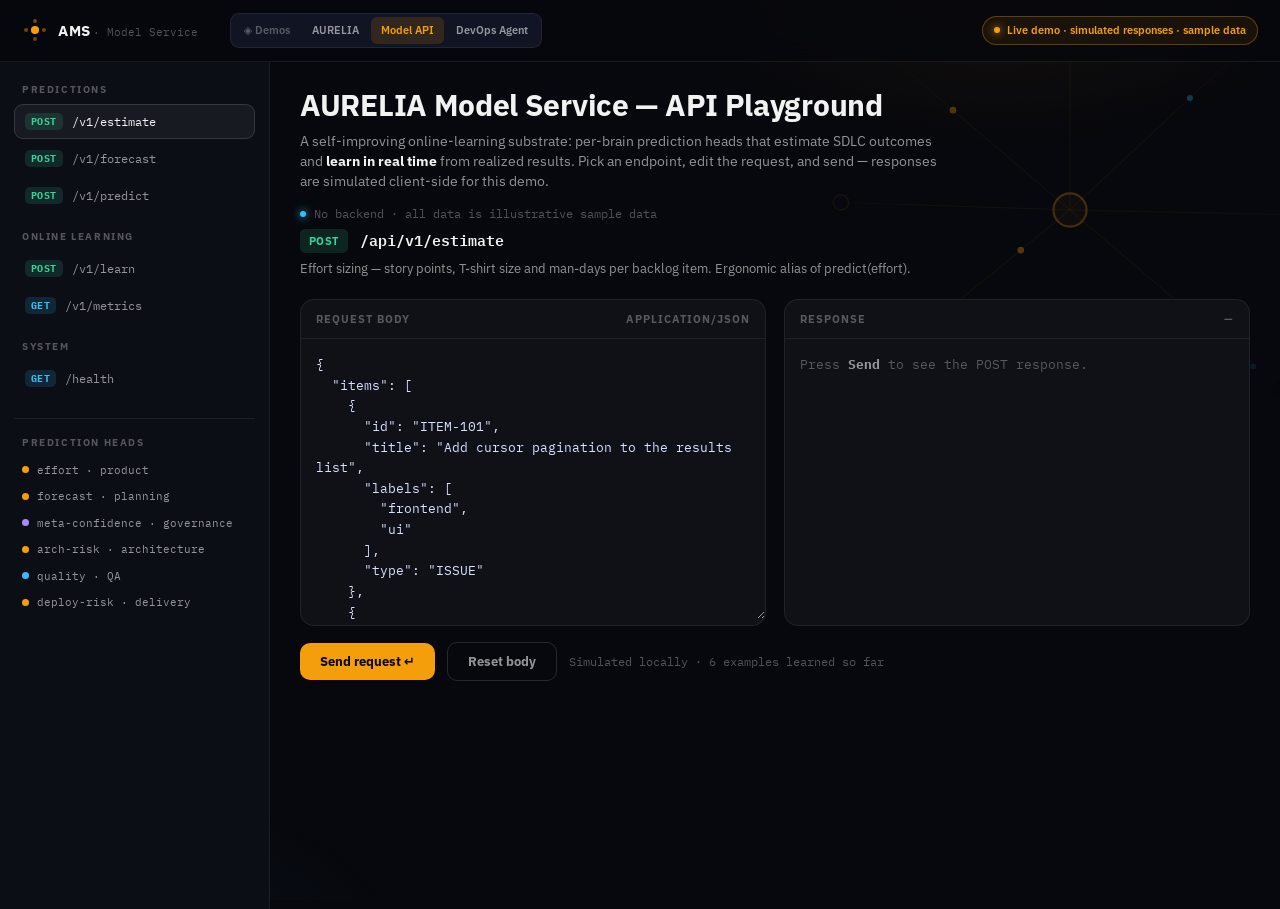
==== ams/index.html @ 434812c2 "AURELIA demo — landing page and three live consoles Compiled output only, published from the private" ====
<!DOCTYPE html>
<html lang="en">
<head>
<meta charset="UTF-8" />
<meta name="viewport" content="width=device-width, initial-scale=1.0" />
<title>AURELIA Model Service — API Playground</title>

<!-- ── Social / SEO metadata ──────────────────────── -->
<meta property="og:type"         content="website">
<meta property="og:site_name"    content="AURELIA">
<meta property="og:url"          content="https://miorfaridhal.github.io/aurelia-demo/ams/">
<meta property="og:title"        content="AURELIA — Model Service, Online Learning">
<meta property="og:description"  content="Prediction heads for effort, delivery, architecture risk and deploy risk — that learn from what actually happened. A closed feedback loop, not a one-shot estimate.">
<meta property="og:image"        content="https://miorfaridhal.github.io/aurelia-demo/aurelia-og-ams.png">
<meta property="og:image:width"  content="1200">
<meta property="og:image:height" content="630">
<meta property="og:image:alt"    content="AURELIA model service API playground">

<meta name="twitter:card"        content="summary_large_image">
<meta name="twitter:title"       content="AURELIA — Model Service, Online Learning">
<meta name="twitter:description" content="Prediction heads for effort, delivery, architecture risk and deploy risk — that learn from what actually happened. A closed feedback loop, not a one-shot estimate.">
<meta name="twitter:image"       content="https://miorfaridhal.github.io/aurelia-demo/aurelia-og-ams.png">
<link rel="icon" type="image/svg+xml" href="data:image/svg+xml,%3Csvg xmlns='http://www.w3.org/2000/svg' viewBox='0 0 32 32'%3E%3Crect width='32' height='32' rx='7' fill='%2307080d'/%3E%3Ccircle cx='16' cy='16' r='5' fill='%23f59e0b'/%3E%3Ccircle cx='16' cy='5' r='2.4' fill='%23f59e0b' opacity='.45'/%3E%3Ccircle cx='16' cy='27' r='2.4' fill='%23f59e0b' opacity='.45'/%3E%3Ccircle cx='5' cy='16' r='2.4' fill='%23f59e0b' opacity='.45'/%3E%3Ccircle cx='27' cy='16' r='2.4' fill='%23f59e0b' opacity='.45'/%3E%3C/svg%3E" />
<link rel="preconnect" href="https://fonts.googleapis.com">
<link rel="preconnect" href="https://fonts.gstatic.com" crossorigin>
<link href="https://fonts.googleapis.com/css2?family=IBM+Plex+Sans:ital,wght@0,300;0,400;0,500;0,600;0,700;1,300;1,400&family=IBM+Plex+Mono:wght@400;500;600&display=swap" rel="stylesheet">
<style>
  *,*::before,*::after{box-sizing:border-box;margin:0;padding:0}
  :root{
    --bg:#07080d; --bg2:#0c0e16; --bg3:#111422; --panel:#0f1117;
    --border:rgba(255,255,255,.07); --border2:rgba(255,255,255,.13);
    --t1:rgba(255,255,255,.95); --t2:rgba(255,255,255,.56); --t3:rgba(255,255,255,.3);
    --amber:#f59e0b; --blue:#38bdf8; --teal:#2dd4bf; --violet:#a78bfa; --coral:#fb7185; --emerald:#34d399;
    --mono:'IBM Plex Mono',ui-monospace,monospace; --sans:'IBM Plex Sans',system-ui,sans-serif; --disp:'IBM Plex Sans',var(--sans);
  }
  html{scroll-behavior:smooth}
  body{background:var(--bg);color:var(--t1);font-family:var(--sans);line-height:1.5;overflow-x:hidden}
  body::before{content:'';position:fixed;inset:0;pointer-events:none;z-index:0;
    background:radial-gradient(600px 340px at 78% -6%,rgba(245,158,11,.08),transparent 60%),radial-gradient(520px 320px at 8% 108%,rgba(56,189,248,.07),transparent 60%)}
  a{color:inherit}
  ::-webkit-scrollbar{width:9px;height:9px}::-webkit-scrollbar-thumb{background:rgba(255,255,255,.1);border-radius:9px}::-webkit-scrollbar-track{background:transparent}

  /* ── Top bar ── */
  header{position:sticky;top:0;z-index:20;display:flex;align-items:center;gap:14px;
    padding:13px 22px;border-bottom:1px solid var(--border);background:rgba(7,8,13,.82);backdrop-filter:blur(12px)}
  .logo{display:flex;align-items:center;gap:10px;flex-shrink:0}
  .logo svg{width:26px;height:26px}
  .logo b{font-family:var(--disp);font-weight:800;letter-spacing:.04em;font-size:15px}
  .logo span{font-size:11px;color:var(--t3);font-family:var(--mono);margin-left:2px}
  .badge-demo{margin-left:auto;display:flex;align-items:center;gap:7px;font-size:11px;font-weight:600;color:var(--amber);
    border:1px solid rgba(245,158,11,.32);background:rgba(245,158,11,.08);padding:5px 11px;border-radius:999px}
  .dot{width:6px;height:6px;border-radius:50%;background:var(--amber);box-shadow:0 0 8px var(--amber)}
  .ghlink{font-size:11px;color:var(--t2);font-family:var(--mono);text-decoration:none;border:1px solid var(--border);padding:5px 11px;border-radius:8px;transition:.15s}
  .ghlink:hover{color:var(--t1);border-color:var(--border2)}
  .switcher{display:flex;align-items:center;gap:2px;margin-left:18px;background:var(--bg3);border:1px solid var(--border);border-radius:9px;padding:3px}
  .switcher a{font-size:11px;color:var(--t2);text-decoration:none;padding:5px 10px;border-radius:6px;font-weight:600;transition:.14s;white-space:nowrap}
  .switcher a:hover{color:var(--t1);background:rgba(255,255,255,.05)}
  .switcher a.cur{background:rgba(245,158,11,.14);color:var(--amber)}
  .switcher a.home{color:var(--t3)}
  @media(max-width:820px){.switcher{display:none}}

  /* ── Layout ── */
  .wrap{position:relative;z-index:1;display:grid;grid-template-columns:270px 1fr;gap:0;min-height:calc(100vh - 53px)}
  aside{border-right:1px solid var(--border);padding:20px 14px;background:var(--bg2);position:sticky;top:53px;height:calc(100vh - 53px);overflow-y:auto}
  .hero{padding:26px 30px 6px}
  .hero h1{font-family:var(--disp);font-weight:800;font-size:clamp(21px,3vw,30px);letter-spacing:-.01em;line-height:1.1}
  .hero p{color:var(--t2);font-size:13.5px;max-width:640px;margin-top:10px}
  .hero .note{margin-top:14px;font-size:11.5px;color:var(--t3);font-family:var(--mono);display:flex;align-items:center;gap:8px}
  main{padding:0 30px 60px}

  .navgroup{font-size:10px;letter-spacing:.16em;text-transform:uppercase;color:var(--t3);font-weight:700;margin:16px 8px 7px}
  .navgroup:first-child{margin-top:0}
  .navitem{display:flex;align-items:center;gap:9px;width:100%;text-align:left;border:1px solid transparent;background:none;color:var(--t2);
    padding:8px 10px;border-radius:9px;cursor:pointer;font-family:var(--mono);font-size:12px;transition:.14s;margin-bottom:2px}
  .navitem:hover{background:rgba(255,255,255,.03);color:var(--t1)}
  .navitem.active{background:rgba(255,255,255,.05);border-color:var(--border2);color:var(--t1)}
  .m{font-weight:700;font-size:9.5px;padding:2px 6px;border-radius:5px;letter-spacing:.04em}
  .m.post{background:rgba(52,211,153,.14);color:var(--emerald)}
  .m.get{background:rgba(56,189,248,.14);color:var(--blue)}

  .heads{margin-top:22px;padding-top:16px;border-top:1px solid var(--border)}
  .head-chip{display:flex;align-items:center;gap:8px;font-size:11px;color:var(--t2);padding:5px 8px;font-family:var(--mono)}
  .head-chip i{width:7px;height:7px;border-radius:50%;flex-shrink:0}

  /* ── Endpoint panel ── */
  .ep-head{display:flex;align-items:center;gap:12px;flex-wrap:wrap;margin-bottom:6px}
  .ep-path{font-family:var(--mono);font-size:15px;font-weight:600;color:var(--t1)}
  .ep-desc{color:var(--t2);font-size:13px;margin-bottom:20px;max-width:680px}
  .cols{display:grid;grid-template-columns:1fr 1fr;gap:18px}
  @media(max-width:1080px){.wrap{grid-template-columns:1fr}aside{display:none}.cols{grid-template-columns:1fr}}
  .card{background:var(--panel);border:1px solid var(--border);border-radius:14px;overflow:hidden}
  .card-h{display:flex;align-items:center;justify-content:space-between;padding:11px 15px;border-bottom:1px solid var(--border);font-size:11px;font-weight:700;letter-spacing:.09em;text-transform:uppercase;color:var(--t3)}
  textarea{width:100%;min-height:280px;resize:vertical;border:none;background:transparent;color:#d6e2ff;
    font-family:var(--mono);font-size:12.5px;line-height:1.65;padding:15px;outline:none;tab-size:2}
  .out{min-height:280px;padding:15px;font-family:var(--mono);font-size:12.5px;line-height:1.65;white-space:pre-wrap;word-break:break-word;overflow:auto;max-height:560px}
  .btn{display:inline-flex;align-items:center;gap:8px;background:var(--amber);color:#07080d;border:none;font-family:var(--sans);
    font-weight:700;font-size:13px;padding:10px 20px;border-radius:10px;cursor:pointer;transition:.15s}
  .btn:hover{transform:translateY(-1px);box-shadow:0 10px 30px rgba(245,158,11,.25)}
  .btn:active{transform:translateY(0)}
  .btn.ghost{background:transparent;border:1px solid var(--border2);color:var(--t2)}
  .btn.ghost:hover{color:var(--t1);box-shadow:none}
  .actions{display:flex;align-items:center;gap:12px;margin:16px 0 4px}
  .status{font-family:var(--mono);font-size:11.5px;color:var(--t3)}
  .status b{color:var(--emerald)}
  .k{color:var(--blue)} .s{color:var(--emerald)} .n{color:var(--amber)} .bool{color:var(--violet)} .nul{color:var(--coral)}

  /* metrics */
  .metrics-grid{display:grid;grid-template-columns:repeat(auto-fill,minmax(190px,1fr));gap:12px;margin-top:4px}
  .mcard{background:var(--panel);border:1px solid var(--border);border-radius:12px;padding:14px}
  .mcard .top{display:flex;align-items:center;gap:8px;margin-bottom:10px}
  .mcard .top b{font-family:var(--mono);font-size:12px}
  .mcard .top i{width:8px;height:8px;border-radius:50%}
  .mrow{display:flex;justify-content:space-between;font-size:11.5px;color:var(--t2);font-family:var(--mono);margin:3px 0}
  .mrow span:last-child{color:var(--t1);font-weight:600}
  .spark{display:flex;align-items:flex-end;gap:2px;height:26px;margin-top:9px}
  .spark i{flex:1;background:linear-gradient(var(--blue),rgba(56,189,248,.15));border-radius:2px 2px 0 0;opacity:.85}
  .foot{margin-top:30px;padding-top:18px;border-top:1px solid var(--border);color:var(--t3);font-size:11.5px;font-family:var(--mono)}
</style>
</head>
<body>
<div class="hero-mesh" aria-hidden="true">
  <style>
    .hero-mesh{position:fixed;top:-70px;right:-70px;width:min(560px,46vw);height:560px;z-index:0;pointer-events:none;opacity:.32;
      -webkit-mask-image:radial-gradient(closest-side,#000 52%,transparent);mask-image:radial-gradient(closest-side,#000 52%,transparent)}
    @media(max-width:820px){.hero-mesh{opacity:.15;right:-170px}}
    .hero-mesh .hm-edge{stroke:rgba(245,158,11,.15);stroke-width:1;fill:none}
    .hero-mesh .hm-node{fill:#0b0d13;stroke:rgba(245,158,11,.55);stroke-width:1.3}
    .hero-mesh .hm-core{fill:rgba(245,158,11,.10);stroke:rgba(245,158,11,.78);stroke-width:1.7}
    .hero-mesh .hm-p{fill:#f59e0b}.hero-mesh .hm-pb{fill:#38bdf8}
    @keyframes hmnp{0%,100%{opacity:.4}50%{opacity:1}}
    .hero-mesh .hm-node{animation:hmnp 3.2s ease-in-out infinite}
    .hero-mesh .n2{animation-delay:.4s}.hero-mesh .n3{animation-delay:.8s}.hero-mesh .n4{animation-delay:1.2s}
    .hero-mesh .n5{animation-delay:1.6s}.hero-mesh .n6{animation-delay:2s}.hero-mesh .n7{animation-delay:2.4s}
    @keyframes hmcore{0%,100%{opacity:.75;stroke-width:1.7}50%{opacity:1;stroke-width:2.3}}
    .hero-mesh .hm-core{animation:hmcore 2.6s ease-in-out infinite}
    @media(prefers-reduced-motion:reduce){.hero-mesh *{animation:none!important}.hero-mesh .hm-p,.hero-mesh .hm-pb{display:none}}
  </style>
  <svg viewBox="0 0 440 440" xmlns="http://www.w3.org/2000/svg">
    <path class="hm-edge" id="hm1" d="M220 220 L70 92"/><path class="hm-edge" id="hm2" d="M220 220 L372 78"/>
    <path class="hm-edge" id="hm3" d="M220 220 L58 352"/><path class="hm-edge" id="hm4" d="M220 220 L384 360"/>
    <path class="hm-edge" id="hm5" d="M220 220 L220 46"/><path class="hm-edge" id="hm6" d="M220 220 L406 224"/>
    <path class="hm-edge" id="hm7" d="M220 220 L40 214"/>
    <circle class="hm-node n1" cx="70" cy="92" r="7"/><circle class="hm-node n2" cx="372" cy="78" r="7"/>
    <circle class="hm-node n3" cx="58" cy="352" r="7"/><circle class="hm-node n4" cx="384" cy="360" r="7"/>
    <circle class="hm-node n5" cx="220" cy="46" r="6"/><circle class="hm-node n6" cx="406" cy="224" r="6"/>
    <circle class="hm-node n7" cx="40" cy="214" r="6"/><circle class="hm-core" cx="220" cy="220" r="13"/>
    <circle class="hm-p" r="2.6"><animateMotion dur="2.8s" begin="0s" repeatCount="indefinite"><mpath href="#hm1"/></animateMotion></circle>
    <circle class="hm-pb" r="2.4"><animateMotion dur="3.2s" begin=".5s" repeatCount="indefinite" keyPoints="1;0" keyTimes="0;1" calcMode="linear"><mpath href="#hm2"/></animateMotion></circle>
    <circle class="hm-p" r="2.6"><animateMotion dur="3s" begin="1s" repeatCount="indefinite"><mpath href="#hm3"/></animateMotion></circle>
    <circle class="hm-pb" r="2.4"><animateMotion dur="2.6s" begin="1.4s" repeatCount="indefinite" keyPoints="1;0" keyTimes="0;1" calcMode="linear"><mpath href="#hm4"/></animateMotion></circle>
    <circle class="hm-p" r="2.6"><animateMotion dur="3.4s" begin="1.8s" repeatCount="indefinite"><mpath href="#hm5"/></animateMotion></circle>
    <circle class="hm-pb" r="2.4"><animateMotion dur="2.9s" begin="2.2s" repeatCount="indefinite" keyPoints="1;0" keyTimes="0;1" calcMode="linear"><mpath href="#hm6"/></animateMotion></circle>
    <circle class="hm-p" r="2.6"><animateMotion dur="3.1s" begin="2.6s" repeatCount="indefinite"><mpath href="#hm7"/></animateMotion></circle>
  </svg>
</div>

<header>
  <div class="logo">
    <svg viewBox="0 0 32 32" fill="none"><circle cx="16" cy="16" r="5" fill="#f59e0b"/><circle cx="16" cy="5" r="2.4" fill="#f59e0b" opacity=".45"/><circle cx="16" cy="27" r="2.4" fill="#f59e0b" opacity=".45"/><circle cx="5" cy="16" r="2.4" fill="#f59e0b" opacity=".45"/><circle cx="27" cy="16" r="2.4" fill="#f59e0b" opacity=".45"/></svg>
    <div><b>AMS</b><span>· Model Service</span></div>
  </div>
  <nav class="switcher">
    <a class="home" href="../" title="All AURELIA demos">◈ Demos</a>
    <a href="../app/">AURELIA</a>
    <a href="../ams/" class="cur">Model API</a>
    <a href="../devops/">DevOps Agent</a>
  </nav>
  <span class="badge-demo"><span class="dot"></span>Live demo · simulated responses · sample data</span>
</header>

<div class="wrap">
  <aside>
    <div class="navgroup">Predictions</div>
    <div id="nav-predictions"></div>
    <div class="navgroup">Online Learning</div>
    <div id="nav-learning"></div>
    <div class="navgroup">System</div>
    <div id="nav-system"></div>
    <div class="heads">
      <div class="navgroup" style="margin-top:0">Prediction Heads</div>
      <div class="head-chip"><i style="background:#f59e0b"></i>effort · product</div>
      <div class="head-chip"><i style="background:#f59e0b"></i>forecast · planning</div>
      <div class="head-chip"><i style="background:#a78bfa"></i>meta-confidence · governance</div>
      <div class="head-chip"><i style="background:#f59e0b"></i>arch-risk · architecture</div>
      <div class="head-chip"><i style="background:#38bdf8"></i>quality · QA</div>
      <div class="head-chip"><i style="background:#f59e0b"></i>deploy-risk · delivery</div>
    </div>
  </aside>

  <div>
    <div class="hero">
      <h1>AURELIA Model Service — API Playground</h1>
      <p>A self-improving online-learning substrate: per-brain prediction heads that estimate SDLC outcomes and <b style="color:var(--t1)">learn in real time</b> from realized results. Pick an endpoint, edit the request, and send — responses are simulated client-side for this demo.</p>
      <div class="note"><span class="dot" style="background:var(--blue);box-shadow:0 0 8px var(--blue)"></span>No backend · all data is illustrative sample data</div>
    </div>
    <main id="main"></main>
  </div>
</div>

<script>
// ─────────────────────────────────────────────────────────────────────────
// AURELIA Model Service — client-side API playground (simulated responses).
// All example payloads are fictional. No real project data is used.
// ─────────────────────────────────────────────────────────────────────────
const FIB=[1,2,3,5,8,13,21];
const snap=p=>FIB.reduce((a,b)=>Math.abs(b-p)<Math.abs(a-p)?b:a);
const SIZE=[[2,'XS'],[3,'S'],[5,'M'],[8,'L'],[13,'XL'],[99,'XXL']];
const sizeOf=p=>{for(const[t,s]of SIZE)if(p<=t)return s;return'XXL'};
const clamp=(x,a=0,b=1)=>Math.max(a,Math.min(b,x));
const r2=x=>Math.round(x*100)/100;
// deterministic pseudo-hash so the same input gives the same output (feels real)
const hash=s=>{let h=2166136261;for(let i=0;i<s.length;i++){h^=s.charCodeAt(i);h=Math.imul(h,16777619)}return(h>>>0)/4294967295};
const RISK={low:.15,medium:.4,high:.68,critical:.88};
// a global "examples seen" that grows as you POST /v1/learn — drives source + confidence
let SEEN=6;

function estPoints(it){
  const L=(it.labels||[]).map(x=>x.toLowerCase());
  let base=5;
  if(L.some(x=>/infra|migration|refactor|epic/.test(x)))base=13;
  else if(L.some(x=>/backend|api|security|perf/.test(x)))base=8;
  else if(L.some(x=>/bug|chore|docs|ui/.test(x)))base=3;
  base+=((it.title||'').length>60?3:0);
  base*= (0.8+hash(it.id+it.title)*0.5);
  return snap(clamp(base,1,21));
}
const src=()=>SEEN<3?'heuristic':SEEN<20?'learning':'model';
const conf=()=>r2(0.55+Math.min(1,SEEN/20)*0.4);

const RUN={
  estimate(req){
    const items=req.items||[];
    const estimates=items.map(it=>{
      const p=estPoints(it);
      return{id:it.id,size:sizeOf(p),points:p,mandays:r2(p*0.38),confidence:conf(),
        rationale:`Sized from ${(it.labels||[]).join(', ')||'title signals'} against ${SEEN} learned outcomes.`,source:src()};
    });
    return{estimates,estimated_count:estimates.length,failed_count:0};
  },
  forecast(req){
    const cp=+req.committed_points||0, hv=+req.historical_velocity||0, cap=+req.capacity_days||0;
    const vel=hv>0? r2(hv*(0.9+hash('v'+cp)*0.2)) : r2(cp*0.9);
    const load=cap>0? cp/(cap*2.2) : cp/(vel||1);
    const arisk=RISK[(req.architecture_risk||'medium')]||.4;
    let comp=clamp(1.12-load*0.5-arisk*0.35-(+req.risk_count||0)*0.03);
    const exposure=Math.min(1,SEEN/20);
    comp=clamp(exposure*comp+(1-exposure)*clamp(1.05-load*0.5));
    return{velocity:vel,completion_prob:r2(comp),overcommit_risk:r2(1-comp),
      confidence:r2(0.4+0.45*exposure),source:src(),committed_points:cp,n_examples:SEEN};
  },
  predict(req){
    const h=req.head||'effort', e=req.entity||{};
    const brain={effort:'product_brain',forecast:'planning_brain','meta-confidence':'meta_reasoning_brain','arch-risk':'architecture_brain',quality:'quality_brain','deploy-risk':'delivery_brain'}[h]||'unknown';
    let prediction;
    if(h==='effort'){const p=estPoints({id:e.id||'X',title:e.title||'',labels:e.labels||[]});prediction={points:p,size:sizeOf(p),mandays:r2(p*0.38),confidence:conf()};}
    else if(h==='forecast'){prediction=RUN.forecast(e);}
    else{const lvl=(v)=>v<.3?'low':v<.55?'medium':v<.8?'high':'critical';
      const base={'meta-confidence':.82,'arch-risk':.46,'quality':.38,'deploy-risk':.5}[h]??.5;
      const v=clamp(base+(hash(h+JSON.stringify(e))-0.5)*0.3);
      const key={'meta-confidence':'overall_confidence_score','arch-risk':'overall_architecture_risk','quality':'overall_defect_risk','deploy-risk':'overall_deploy_risk'}[h];
      prediction={[key.replace('overall_','').includes('confidence')?'score':'score']:r2(v),[key]:h==='meta-confidence'?r2(v):lvl(v),confidence:conf(),source:src()};}
    return{head:h,brain_id:brain,prediction};
  },
  learn(req){
    SEEN++;
    const mae=r2(Math.max(0.4,3.2*Math.exp(-SEEN/22)));
    return{head:req.head||'effort',brain_id:'product_brain',
      result:{status:'learned',progressive_mae:mae,examples:SEEN,note:'Metric scored on the pre-learn prediction (progressive validation), then learn_one applied.'},
      metrics:{mae,n:SEEN,source:src()}};
  },
  metrics(){
    const heads=['effort','forecast','meta-confidence','arch-risk','quality','deploy-risk'];
    const out={};let tot=0;
    heads.forEach((h,i)=>{const n=SEEN+ i*7;tot+=n;
      out[h]={n_examples:n,progressive_mae:r2(Math.max(0.35,(2.6+i*0.3)*Math.exp(-n/24))),
        accuracy:h==='forecast'?r2(0.6+Math.min(1,n/40)*0.32):null,
        last_updated:'2026-08-10T09:14:00Z',source:n<3?'heuristic':n<20?'learning':'model'};});
    return{heads:out,head_count:heads.length,total_examples:tot,examples_recorded:tot};
  },
  health(){return{status:'ok',service:'AURELIA Model Service',version:'0.1.0',heads:6,heads_ready:6,uptime_seconds:86412};}
};

const EP={
  estimate:{group:'predictions',method:'POST',path:'/api/v1/estimate',
    desc:'Effort sizing — story points, T-shirt size and man-days per backlog item. Ergonomic alias of predict(effort).',
    sample:{items:[
      {id:'ITEM-101',title:'Add cursor pagination to the results list',labels:['frontend','ui'],type:'ISSUE'},
      {id:'ITEM-102',title:'Cache expensive aggregate queries behind the reports API',labels:['backend','perf'],type:'ISSUE'},
      {id:'ITEM-103',title:'Zero-downtime migration to partitioned event table',labels:['infra','migration'],type:'ISSUE'}
    ],project_context:'sample-project'}},
  forecast:{group:'predictions',method:'POST',path:'/api/v1/forecast',
    desc:'Sprint outcome forecast — velocity, completion probability and overcommit risk from planning signals.',
    sample:{committed_points:42,story_count:7,team_size:4,capacity_days:36,historical_velocity:40,risk_count:2,architecture_risk:'medium'}},
  predict:{group:'predictions',method:'POST',path:'/api/v1/predict',
    desc:'Generic, head-parametrised prediction. Name any registered head and pass a raw entity.',
    sample:{head:'quality',entity:{coverage_target:85,scenarios_total:24,scenarios_automated:19,security_test_plan:true,qa_hours:28,breaking_api_changes:1,high_risk_stories:2}}},
  learn:{group:'learning',method:'POST',path:'/api/v1/learn',
    desc:'Universal feedback hook. POST a realized outcome and the named head updates online (River learn_one). Send repeatedly to watch MAE fall.',
    sample:{head:'effort',entity:{id:'ITEM-101',title:'Add cursor pagination to the results list',labels:['frontend','ui']},label:{points:5}}},
  metrics:{group:'learning',method:'GET',path:'/api/v1/metrics',
    desc:'Per-head progressive MAE / accuracy and example counts — the concrete proof each head is learning over time.',
    sample:null},
  health:{group:'system',method:'GET',path:'/api/health',desc:'Liveness / readiness probe.',sample:null}
};

const $=s=>document.querySelector(s);
let current='estimate';

function syntax(obj){
  const j=JSON.stringify(obj,null,2);
  return j.replace(/&/g,'&amp;').replace(/</g,'&lt;')
    .replace(/"([^"]+)":/g,'<span class="k">"$1"</span>:')
    .replace(/: "([^"]*)"/g,': <span class="s">"$1"</span>')
    .replace(/: (-?\d+\.?\d*)/g,': <span class="n">$1</span>')
    .replace(/: (true|false)/g,': <span class="bool">$1</span>')
    .replace(/: null/g,': <span class="nul">null</span>');
}

function renderNav(){
  const groups={predictions:'#nav-predictions',learning:'#nav-learning',system:'#nav-system'};
  Object.values(groups).forEach(g=>$(g).innerHTML='');
  Object.entries(EP).forEach(([id,e])=>{
    const b=document.createElement('button');
    b.className='navitem'+(id===current?' active':'');
    b.innerHTML=`<span class="m ${e.method.toLowerCase()}">${e.method}</span>${e.path.replace('/api','')}`;
    b.onclick=()=>{current=id;render()};
    $(groups[e.group]).appendChild(b);
  });
}

function render(){
  renderNav();
  const e=EP[current];
  const isMetrics=current==='metrics';
  const bodyEditor=e.sample!==null;
  $('#main').innerHTML=`
    <div class="ep-head">
      <span class="m ${e.method.toLowerCase()}" style="font-size:11px;padding:4px 9px">${e.method}</span>
      <span class="ep-path">${e.path}</span>
    </div>
    <div class="ep-desc">${e.desc}</div>
    <div class="cols">
      <div class="card">
        <div class="card-h"><span>Request${bodyEditor?' body':''}</span><span style="color:var(--t3)">application/json</span></div>
        ${bodyEditor?`<textarea id="req" spellcheck="false">${JSON.stringify(e.sample,null,2)}</textarea>`
          :`<div class="out" style="color:var(--t3)">No request body — ${e.method} ${e.path}</div>`}
      </div>
      <div class="card">
        <div class="card-h"><span>Response</span><span id="rstatus" style="color:var(--t3)">—</span></div>
        <div class="out" id="res" style="color:var(--t3)">Press <b style="color:var(--t2)">Send</b> to see the ${e.method} response.</div>
      </div>
    </div>
    <div class="actions">
      <button class="btn" id="send">${e.method==='GET'?'Send request':'Send request'} ↵</button>
      ${bodyEditor?'<button class="btn ghost" id="reset">Reset body</button>':''}
      <span class="status" id="hint">${current==='learn'?'Tip: send a few times — MAE drops as it learns.':'Simulated locally · '+SEEN+' examples learned so far'}</span>
    </div>
    ${isMetrics?'<div id="mwrap"></div>':''}`;

  $('#send').onclick=send;
  if($('#reset'))$('#reset').onclick=()=>{$('#req').value=JSON.stringify(e.sample,null,2)};
  if(isMetrics)renderMetrics();
}

function send(){
  const e=EP[current];let req={};
  if(e.sample!==null){
    try{req=JSON.parse($('#req').value)}catch(err){
      $('#res').innerHTML='<span class="nul">JSON parse error: '+err.message+'</span>';
      $('#rstatus').innerHTML='<span style="color:var(--coral)">400</span>';return;}
  }
  const data=RUN[current](req);
  $('#rstatus').innerHTML='<span style="color:var(--emerald)">200 OK</span> · '+Math.round(6+Math.random()*20)+'ms';
  $('#res').innerHTML=syntax(data);
  if($('#hint'))$('#hint').innerHTML=current==='learn'
    ?'<b>learned</b> · '+SEEN+' examples · MAE '+data.metrics.mae:'Simulated locally · '+SEEN+' examples learned so far';
  if(current==='learn'){/* refresh metrics view next time */}
  if(current==='metrics')renderMetrics();
}

const HCOLOR={effort:'#f59e0b',forecast:'#f59e0b','meta-confidence':'#a78bfa','arch-risk':'#f59e0b',quality:'#38bdf8','deploy-risk':'#f59e0b'};
function renderMetrics(){
  const m=RUN.metrics();
  const cards=Object.entries(m.heads).map(([h,d])=>{
    const bars=Array.from({length:10},(_,i)=>{const v=Math.max(0.35,d.progressive_mae*Math.exp((10-i)/6));return`<i style="height:${clamp(v/3.5)*100}%"></i>`}).join('');
    return `<div class="mcard">
      <div class="top"><i style="background:${HCOLOR[h]}"></i><b>${h}</b></div>
      <div class="mrow"><span>progressive MAE</span><span>${d.progressive_mae}</span></div>
      <div class="mrow"><span>examples</span><span>${d.n_examples}</span></div>
      <div class="mrow"><span>${d.accuracy!=null?'accuracy':'source'}</span><span>${d.accuracy!=null?(d.accuracy*100).toFixed(0)+'%':d.source}</span></div>
      <div class="spark">${bars}</div></div>`;}).join('');
  const wrap=$('#mwrap');if(wrap)wrap.innerHTML=`<div class="foot" style="margin:8px 0 14px;border:none;padding:0">Head registry — ${m.head_count} heads · ${m.total_examples} learned examples. MAE falls left→right as outcomes stream in.</div><div class="metrics-grid">${cards}</div>`;
}

document.addEventListener('keydown',e=>{if((e.metaKey||e.ctrlKey)&&e.key==='Enter')send()});
render();
</script>
</body>
</html>
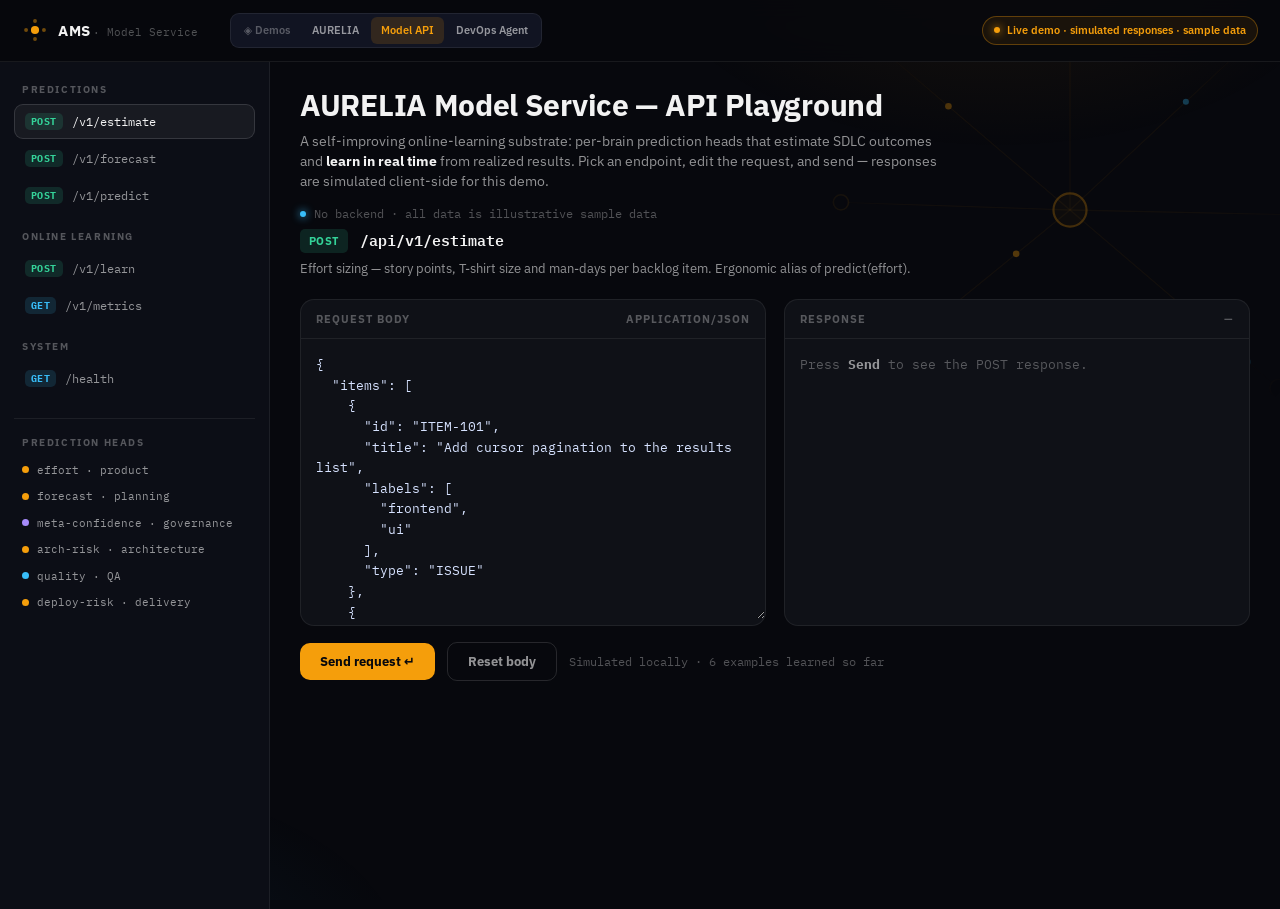
==== commit ecad57e0: "Scope the AMS learning claim to what is actually wired The description said the heads "learn from wh" ====
--- a/ams/index.html
+++ b/ams/index.html
@@ -10,7 +10,7 @@
 <meta property="og:site_name"    content="AURELIA">
 <meta property="og:url"          content="https://miorfaridhal.github.io/aurelia-demo/ams/">
 <meta property="og:title"        content="AURELIA — Model Service, Online Learning">
-<meta property="og:description"  content="Prediction heads for effort, delivery, architecture risk and deploy risk — that learn from what actually happened. A closed feedback loop, not a one-shot estimate.">
+<meta property="og:description"  content="Prediction heads for effort, delivery, architecture risk and deploy risk. The delivery head learns from realized sprints; the rest distil each brain’s verdict into a cheap prediction.">
 <meta property="og:image"        content="https://miorfaridhal.github.io/aurelia-demo/aurelia-og-ams.png">
 <meta property="og:image:width"  content="1200">
 <meta property="og:image:height" content="630">
@@ -18,7 +18,7 @@
 
 <meta name="twitter:card"        content="summary_large_image">
 <meta name="twitter:title"       content="AURELIA — Model Service, Online Learning">
-<meta name="twitter:description" content="Prediction heads for effort, delivery, architecture risk and deploy risk — that learn from what actually happened. A closed feedback loop, not a one-shot estimate.">
+<meta name="twitter:description" content="Prediction heads for effort, delivery, architecture risk and deploy risk. The delivery head learns from realized sprints; the rest distil each brain’s verdict into a cheap prediction.">
 <meta name="twitter:image"       content="https://miorfaridhal.github.io/aurelia-demo/aurelia-og-ams.png">
 <link rel="icon" type="image/svg+xml" href="data:image/svg+xml,%3Csvg xmlns='http://www.w3.org/2000/svg' viewBox='0 0 32 32'%3E%3Crect width='32' height='32' rx='7' fill='%2307080d'/%3E%3Ccircle cx='16' cy='16' r='5' fill='%23f59e0b'/%3E%3Ccircle cx='16' cy='5' r='2.4' fill='%23f59e0b' opacity='.45'/%3E%3Ccircle cx='16' cy='27' r='2.4' fill='%23f59e0b' opacity='.45'/%3E%3Ccircle cx='5' cy='16' r='2.4' fill='%23f59e0b' opacity='.45'/%3E%3Ccircle cx='27' cy='16' r='2.4' fill='%23f59e0b' opacity='.45'/%3E%3C/svg%3E" />
 <link rel="preconnect" href="https://fonts.googleapis.com">
